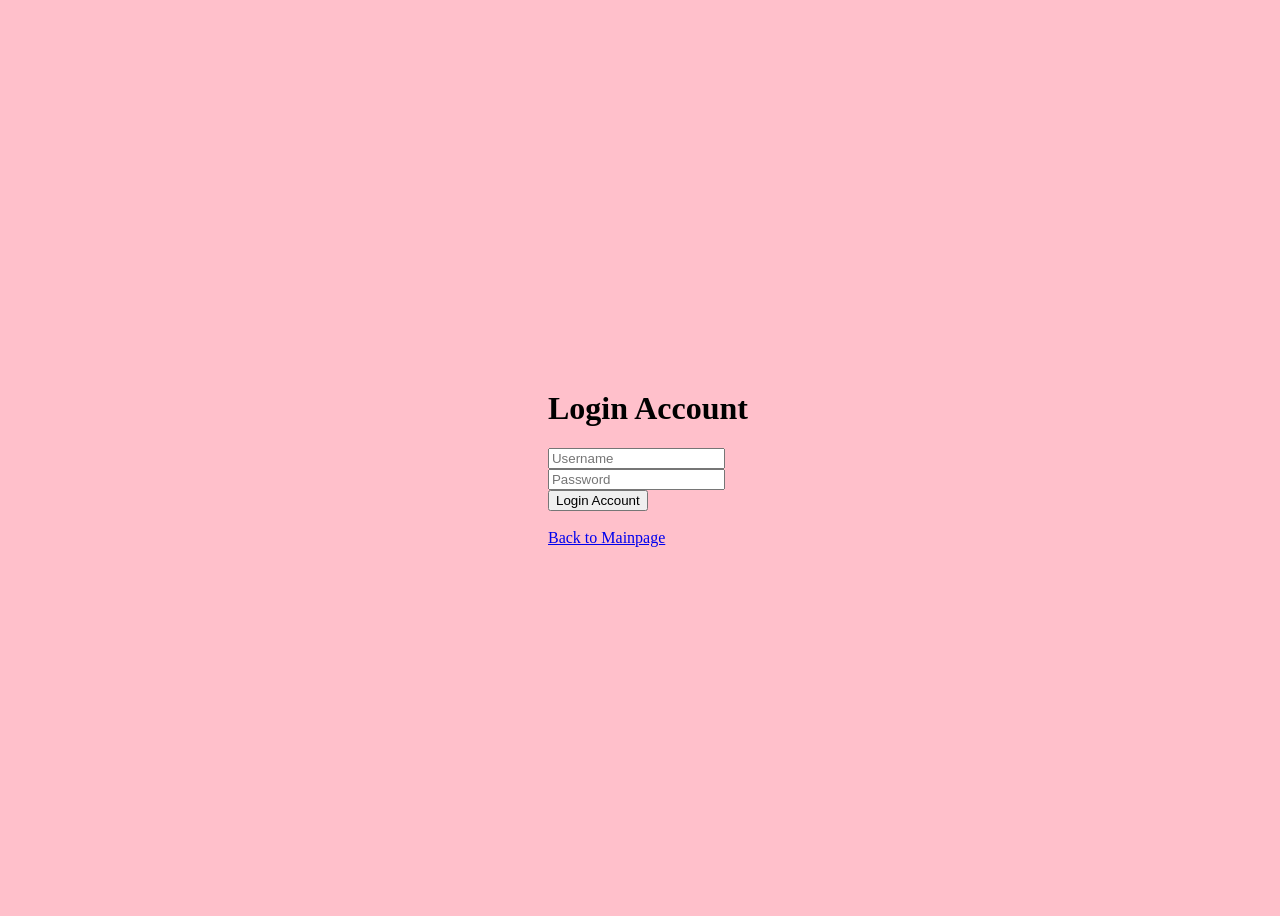
==== Login.html @ 8521d713 "Add files via upload" ====
<!DOCTYPE html>
<html>
	<head>
		<title>Login Page</title>
		<link rel="stylesheet" href="styles.css">
	</head>

    <body>

    <div class="container">

        <h1>Login Account</h1>

    <input type="text" id="username" placeholder="Username"><br>
    <input type="password" id="password" placeholder="Password"><br>
    <button onclick="login()">Login Account</button>

    <br><br>

    
        <a href="mainpage.html">Back to Mainpage</a>
        
    </div>

        <script>
    
            const clickButton = (a,b) =>{

			const postData = {
				username:a,
				password:b,

			};

			const data = {
				method: 'POST',
				headers: {
					'Content-Type': 'application/json'
				},
				body: JSON.stringify(postData)
			}
	
			async function fetchData() {
				try {
					const response = await fetch('http://127.0.0.1:8000/usersLogin',data);
					console.log(response)
					if (response.data.status =='success') {
						document.location.href = 'profile.html.html';
					} else {
						throw new Error('Failed to fetch data');
					}
				} catch (error) {
					console.error('Error:', error); 
				}
			}

			fetchData()
	
		}

		</script>
	</body>
</html>
---- styles.css ----
body{
	background-color:pink;
	width:100vw;
	height:100vh;
	display:flex;
	flex-direction:column;
	justify-content:center;
	align-items:center;
}

#top_section{
	display:flex;
	width:1200px;
}
#middle_section{
	display:flex;
	flex-direction:column;
	align-items:center;
	justify-content:center;
	width:1200px;
	height: 200px;
}

#bottom_section{
	display:flex;
	width:1200px;
}

p{
	font-size:100px;
	font-family:helvetica;
	margin:0px;
}

#column{
	display:flex;
	flex-direction:column;
}

#row{
	display:flex;
}

#box1{
	width:200px;
	height:600px;
	background-color:black;
	margin:10px
}
#box2{
	width:200px;
	height:600px;
	background-color:black;
	margin:10px
}

#box3{
	width:320px;
	height:320px;
	background-color:black;
	margin:10px
}

#box4{
	width:150px;
	height:250px;
	background-color:black;
	margin:10px
}

#box5{
	width:150px;
	height:250px;
	background-color:black;
	margin:10px
}

#box6{
	width:200px;
	height:600px;
	background-color:black;
	margin:10px
}

#box7{
	width:200px;
	height:600px;
	background-color:black;
	margin:10px
}

#box8{
	width:200px;
	height:400px;
	background-color:black;
	margin:10px
}

#box9{
	width:200px;
	height:400px;
	background-color:black;
	margin:10px
}

#box10{
	width:200px;
	height:400px;
	background-color:black;
	margin:10px
}
#box11{
	width:650px;
	height:300px;
	background-color:black;
	margin:10px
}

#box12{
	width:180px;
	height:700px;
	background-color:black;
	margin:10px
}

#box13{
	width:200px;
	height:200px;
	background-color:black;
	margin:10px
}
#box14{
	width:200px;
	height:200px;
	background-color:black;
	margin:10px
}


#box15{
	width:420px;
	height:500px;
	background-color:black;
	margin:10px
}
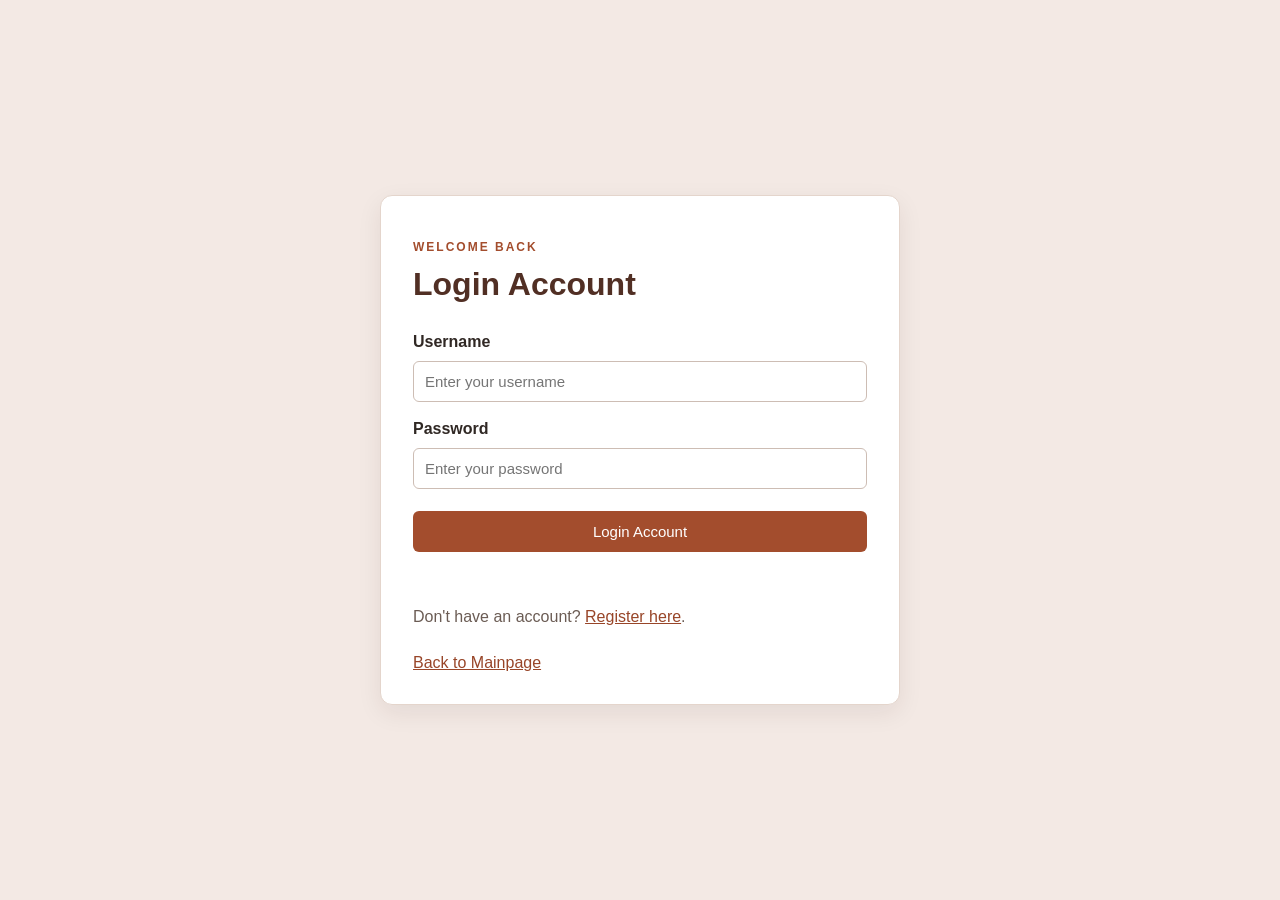
==== commit 003d0c38: "finished product" ====
--- a/Login.html
+++ b/Login.html
@@ -1,63 +1,61 @@
-<!DOCTYPE html>
-<html>
-	<head>
-		<title>Login Page</title>
-		<link rel="stylesheet" href="styles.css">
-	</head>
-
-    <body>
-
-    <div class="container">
-
-        <h1>Login Account</h1>
-
-    <input type="text" id="username" placeholder="Username"><br>
-    <input type="password" id="password" placeholder="Password"><br>
-    <button onclick="login()">Login Account</button>
-
-    <br><br>
-
-    
-        <a href="mainpage.html">Back to Mainpage</a>
-        
-    </div>
-
-        <script>
-    
-            const clickButton = (a,b) =>{
-
-			const postData = {
-				username:a,
-				password:b,
-
-			};
-
-			const data = {
-				method: 'POST',
-				headers: {
-					'Content-Type': 'application/json'
-				},
-				body: JSON.stringify(postData)
-			}
-	
-			async function fetchData() {
-				try {
-					const response = await fetch('http://127.0.0.1:8000/usersLogin',data);
-					console.log(response)
-					if (response.data.status =='success') {
-						document.location.href = 'profile.html.html';
-					} else {
-						throw new Error('Failed to fetch data');
-					}
-				} catch (error) {
-					console.error('Error:', error); 
-				}
-			}
-
-			fetchData()
-	
-		}
-
-		</script>
-	</body>
-</html>
+<!DOCTYPE html>
+<html lang="en">
+<head>
+    <meta charset="UTF-8">
+    <meta name="viewport" content="width=device-width, initial-scale=1.0">
+    <title>Login</title>
+    <link rel="stylesheet" href="styles.css">
+</head>
+<body>
+    <main class="container form-box">
+        <p class="eyebrow">WELCOME BACK</p>
+        <h1>Login Account</h1>
+        <form id="loginForm">
+            <label for="username">Username</label>
+            <input type="text" id="username" placeholder="Enter your username" required>
+
+            <label for="password">Password</label>
+            <input type="password" id="password" placeholder="Enter your password" required>
+
+            <button type="submit">Login Account</button>
+        </form>
+        <p id="message" class="message" aria-live="polite"></p>
+        <p class="small-text">Don't have an account? <a href="register.html">Register here</a>.</p>
+        <a href="mainpage.html">Back to Mainpage</a>
+    </main>
+
+    <script>
+        const loginForm = document.getElementById("loginForm");
+        const message = document.getElementById("message");
+
+        loginForm.addEventListener("submit", async function (event) {
+            event.preventDefault();
+
+            const postData = {
+                username: document.getElementById("username").value,
+                password: document.getElementById("password").value
+            };
+
+            try {
+                const response = await fetch("http://127.0.0.1:8000/usersLogin", {
+                    method: "POST",
+                    headers: { "Content-Type": "application/json" },
+                    body: JSON.stringify(postData)
+                });
+                const result = await response.json();
+
+                if (!response.ok) {
+                    throw new Error(result.detail || "Login failed.");
+                }
+
+                message.textContent = "Login successful! Opening the survey...";
+                message.className = "message success";
+                window.location.href = "index.html";
+            } catch (error) {
+                message.textContent = error.message + " Make sure the backend is running.";
+                message.className = "message error";
+            }
+        });
+    </script>
+</body>
+</html>
--- a/styles.css
+++ b/styles.css
@@ -1,147 +1,141 @@
-body{
-	background-color:pink;
-	width:100vw;
-	height:100vh;
-	display:flex;
-	flex-direction:column;
-	justify-content:center;
-	align-items:center;
-}
-
-#top_section{
-	display:flex;
-	width:1200px;
-}
-#middle_section{
-	display:flex;
-	flex-direction:column;
-	align-items:center;
-	justify-content:center;
-	width:1200px;
-	height: 200px;
-}
-
-#bottom_section{
-	display:flex;
-	width:1200px;
-}
-
-p{
-	font-size:100px;
-	font-family:helvetica;
-	margin:0px;
-}
-
-#column{
-	display:flex;
-	flex-direction:column;
-}
-
-#row{
-	display:flex;
-}
-
-#box1{
-	width:200px;
-	height:600px;
-	background-color:black;
-	margin:10px
-}
-#box2{
-	width:200px;
-	height:600px;
-	background-color:black;
-	margin:10px
-}
-
-#box3{
-	width:320px;
-	height:320px;
-	background-color:black;
-	margin:10px
-}
-
-#box4{
-	width:150px;
-	height:250px;
-	background-color:black;
-	margin:10px
-}
-
-#box5{
-	width:150px;
-	height:250px;
-	background-color:black;
-	margin:10px
-}
-
-#box6{
-	width:200px;
-	height:600px;
-	background-color:black;
-	margin:10px
-}
-
-#box7{
-	width:200px;
-	height:600px;
-	background-color:black;
-	margin:10px
-}
-
-#box8{
-	width:200px;
-	height:400px;
-	background-color:black;
-	margin:10px
-}
-
-#box9{
-	width:200px;
-	height:400px;
-	background-color:black;
-	margin:10px
-}
-
-#box10{
-	width:200px;
-	height:400px;
-	background-color:black;
-	margin:10px
-}
-#box11{
-	width:650px;
-	height:300px;
-	background-color:black;
-	margin:10px
-}
-
-#box12{
-	width:180px;
-	height:700px;
-	background-color:black;
-	margin:10px
-}
-
-#box13{
-	width:200px;
-	height:200px;
-	background-color:black;
-	margin:10px
-}
-#box14{
-	width:200px;
-	height:200px;
-	background-color:black;
-	margin:10px
-}
-
-
-#box15{
-	width:420px;
-	height:500px;
-	background-color:black;
-	margin:10px
-}
-
-
+* {
+    box-sizing: border-box;
+}
+
+body {
+    margin: 0;
+    min-height: 100vh;
+    padding: 30px 16px;
+    display: flex;
+    justify-content: center;
+    align-items: center;
+    background: #f3e9e4;
+    color: #302824;
+    font-family: Arial, Helvetica, sans-serif;
+}
+
+.container {
+    width: 100%;
+    max-width: 520px;
+    padding: 32px;
+    background: #ffffff;
+    border: 1px solid #e4d5cc;
+    border-radius: 12px;
+    box-shadow: 0 8px 24px rgba(45, 30, 20, 0.08);
+}
+
+.welcome-box {
+    text-align: center;
+}
+
+.eyebrow {
+    color: #a34d2d;
+    font-size: 12px;
+    font-weight: bold;
+    letter-spacing: 2px;
+}
+
+h1 {
+    margin-top: 8px;
+    color: #512f24;
+}
+
+.intro {
+    line-height: 1.6;
+    color: #6b5c54;
+}
+
+form {
+    display: flex;
+    flex-direction: column;
+    gap: 10px;
+}
+
+label {
+    margin-top: 8px;
+    font-weight: bold;
+}
+
+input, select {
+    width: 100%;
+    padding: 11px;
+    border: 1px solid #cdbdb4;
+    border-radius: 6px;
+    font-size: 15px;
+}
+
+button, .button-link {
+    display: inline-block;
+    margin-top: 12px;
+    padding: 12px 18px;
+    border: 0;
+    border-radius: 6px;
+    background: #a34d2d;
+    color: white;
+    font-size: 15px;
+    text-align: center;
+    text-decoration: none;
+    cursor: pointer;
+}
+
+button:hover, .button-link:hover {
+    background: #813b24;
+}
+
+.button-row {
+    display: flex;
+    justify-content: center;
+    gap: 12px;
+    flex-wrap: wrap;
+    margin-top: 24px;
+}
+
+.button-link.secondary {
+    background: #51443d;
+}
+
+.form-box > a, .small-text a {
+    color: #984528;
+}
+
+.form-box > a {
+    display: inline-block;
+    margin-top: 12px;
+}
+
+.small-text {
+    margin-top: 20px;
+    color: #6b5c54;
+}
+
+.message {
+    min-height: 20px;
+    line-height: 1.4;
+}
+
+.success {
+    color: #24713b;
+}
+
+.error {
+    color: #b3261e;
+}
+
+/* Survey form styles */
+.survey-container {
+    max-width: 760px;
+}
+
+.survey-container form {
+    gap: 8px;
+}
+
+.survey-container button {
+    align-self: flex-start;
+}
+
+@media (max-width: 480px) {
+    .container {
+        padding: 24px 18px;
+    }
+}
